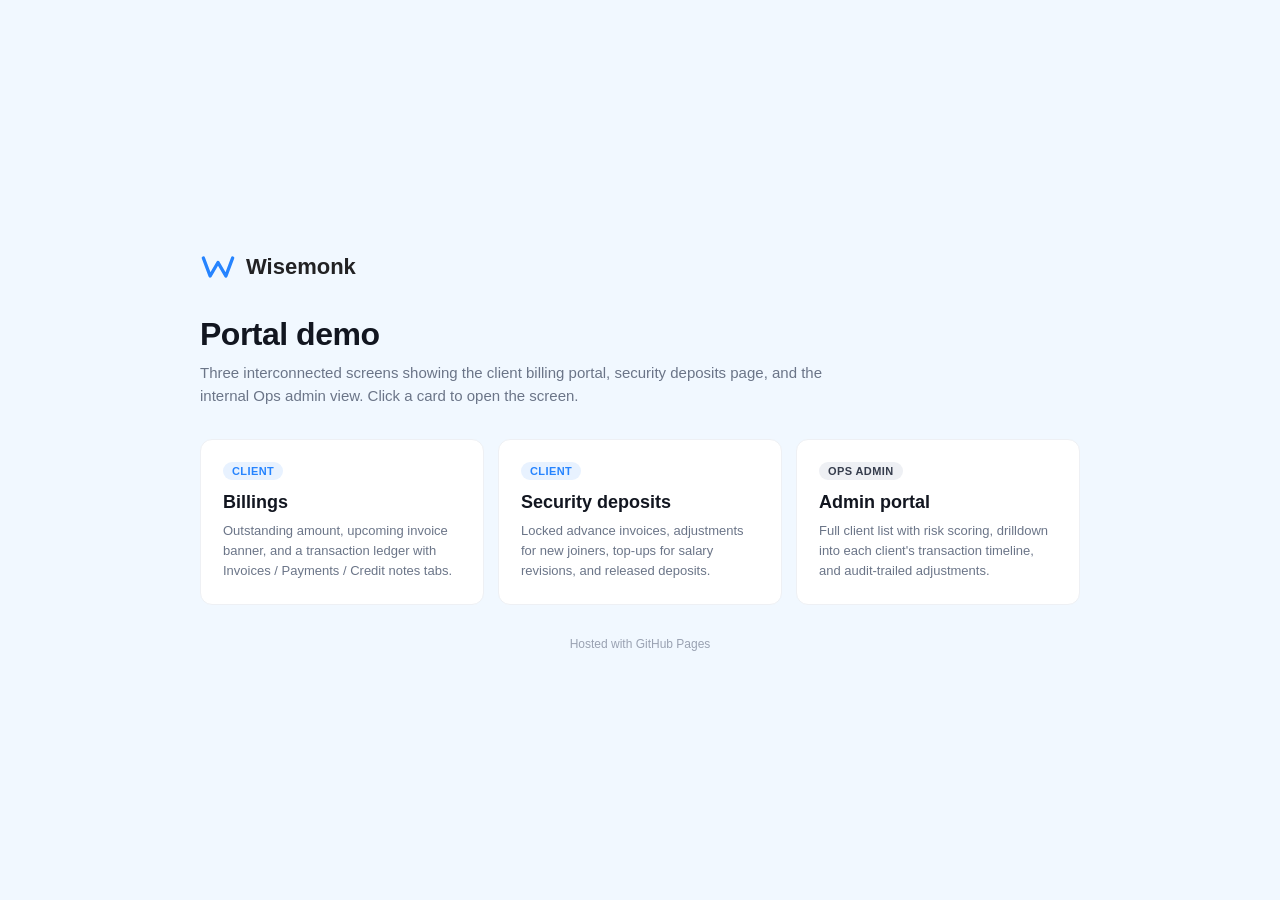
==== index.html @ 1f9907aa "Initial commit: Wisemonk portal demo (billing, deposits, admin)" ====
<!DOCTYPE html>
<html lang="en">
<head>
<meta charset="UTF-8">
<meta name="viewport" content="width=device-width, initial-scale=1.0">
<title>Wisemonk Portal — Demo</title>
<link href="https://api.fontshare.com/v2/css?f[]=satoshi@400,500,600,700&display=swap" rel="stylesheet">
<style>
*,*::before,*::after{box-sizing:border-box;margin:0;padding:0}
body{font-family:'Satoshi',sans-serif;background:#F1F8FF;color:#222224;min-height:100vh;display:flex;align-items:center;justify-content:center;padding:24px;-webkit-font-smoothing:antialiased}
.wrap{max-width:880px;width:100%}
.brand{display:flex;align-items:center;gap:10px;margin-bottom:32px}
.brand svg{width:36px;height:36px}
.brand h1{font-size:22px;font-weight:700;color:#222224}
.title{font-size:32px;font-weight:700;color:#121620;letter-spacing:-0.5px;line-height:1.1;margin-bottom:8px}
.sub{font-size:15px;color:#6B7588;margin-bottom:32px;line-height:1.55;max-width:640px}
.cards{display:grid;grid-template-columns:repeat(auto-fit,minmax(260px,1fr));gap:14px}
.card{background:#FFFFFF;border:1px solid #EEF0F4;border-radius:12px;padding:22px;text-decoration:none;color:inherit;transition:transform 160ms,box-shadow 160ms,border-color 120ms;display:flex;flex-direction:column;gap:8px}
.card:hover{transform:translateY(-2px);box-shadow:0 12px 30px rgba(18,22,32,.08);border-color:#C5DCFF}
.tag{font-size:11px;font-weight:700;color:#2684FF;background:#E8F2FF;display:inline-flex;width:fit-content;padding:3px 9px;border-radius:9999px;letter-spacing:.4px;text-transform:uppercase}
.tag.ops{color:#363D4D;background:#EEF0F4}
.h{font-size:18px;font-weight:700;color:#121620;margin-top:4px}
.d{font-size:13px;color:#6B7588;line-height:1.55}
.footer{margin-top:32px;font-size:12px;color:#9AA2B2;text-align:center}
</style>
</head>
<body>
<div class="wrap">
  <div class="brand">
    <svg viewBox="0 0 32 32" fill="none"><path d="M3 8L9 24L16 12L23 24L29 8" stroke="#2684FF" stroke-width="3" stroke-linecap="round" stroke-linejoin="round"/></svg>
    <h1>Wisemonk</h1>
  </div>
  <div class="title">Portal demo</div>
  <p class="sub">Three interconnected screens showing the client billing portal, security deposits page, and the internal Ops admin view. Click a card to open the screen.</p>
  <div class="cards">
    <a class="card" href="billing.html">
      <span class="tag">Client</span>
      <div class="h">Billings</div>
      <p class="d">Outstanding amount, upcoming invoice banner, and a transaction ledger with Invoices / Payments / Credit notes tabs.</p>
    </a>
    <a class="card" href="deposits.html">
      <span class="tag">Client</span>
      <div class="h">Security deposits</div>
      <p class="d">Locked advance invoices, adjustments for new joiners, top-ups for salary revisions, and released deposits.</p>
    </a>
    <a class="card" href="admin.html">
      <span class="tag ops">Ops admin</span>
      <div class="h">Admin portal</div>
      <p class="d">Full client list with risk scoring, drilldown into each client's transaction timeline, and audit-trailed adjustments.</p>
    </a>
  </div>
  <div class="footer">Hosted with GitHub Pages</div>
</div>
</body>
</html>
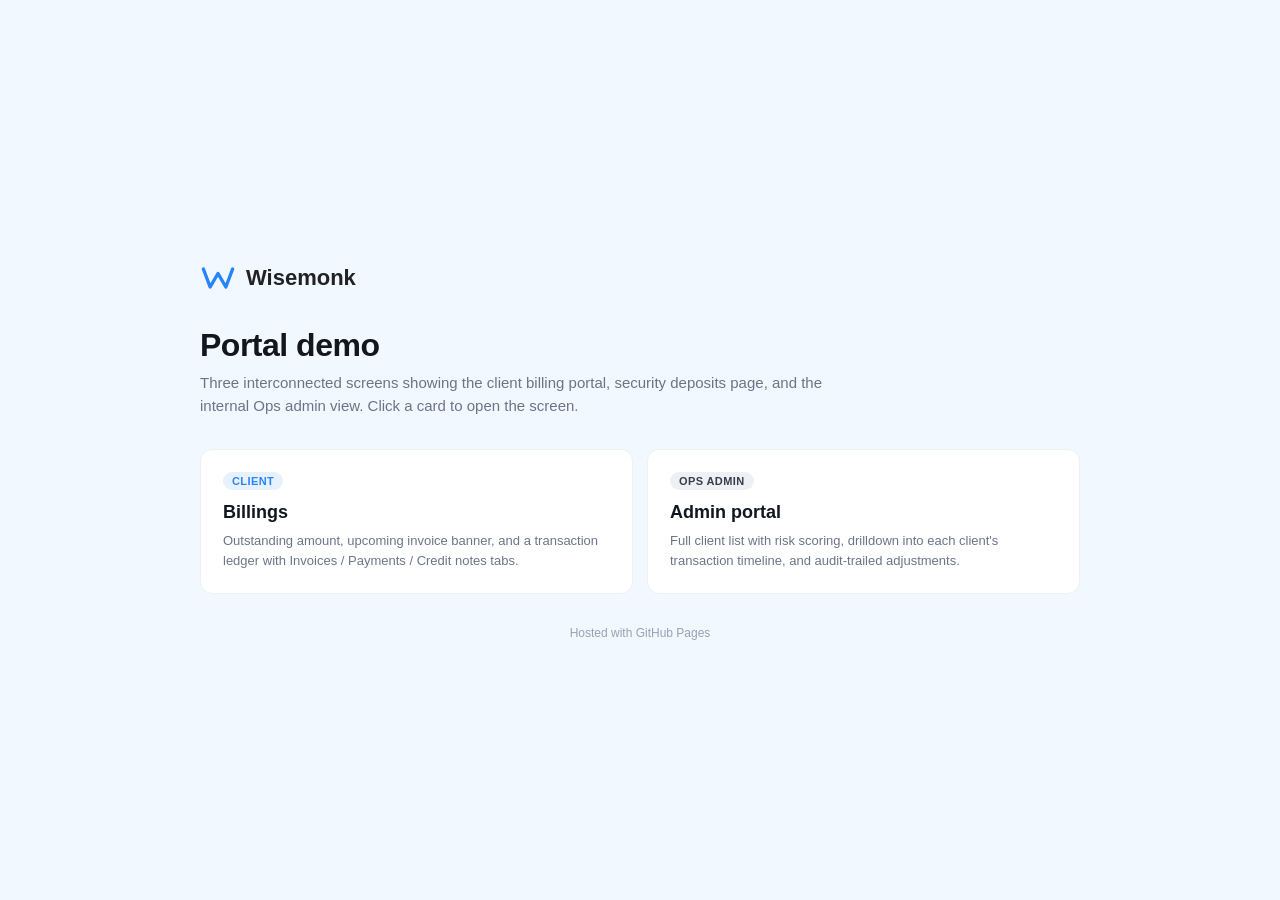
==== commit 8f592f97: "Remove Security deposits card from landing page" ====
--- a/index.html
+++ b/index.html
@@ -38,11 +38,6 @@
       <div class="h">Billings</div>
       <p class="d">Outstanding amount, upcoming invoice banner, and a transaction ledger with Invoices / Payments / Credit notes tabs.</p>
     </a>
-    <a class="card" href="deposits.html">
-      <span class="tag">Client</span>
-      <div class="h">Security deposits</div>
-      <p class="d">Locked advance invoices, adjustments for new joiners, top-ups for salary revisions, and released deposits.</p>
-    </a>
     <a class="card" href="admin.html">
       <span class="tag ops">Ops admin</span>
       <div class="h">Admin portal</div>
